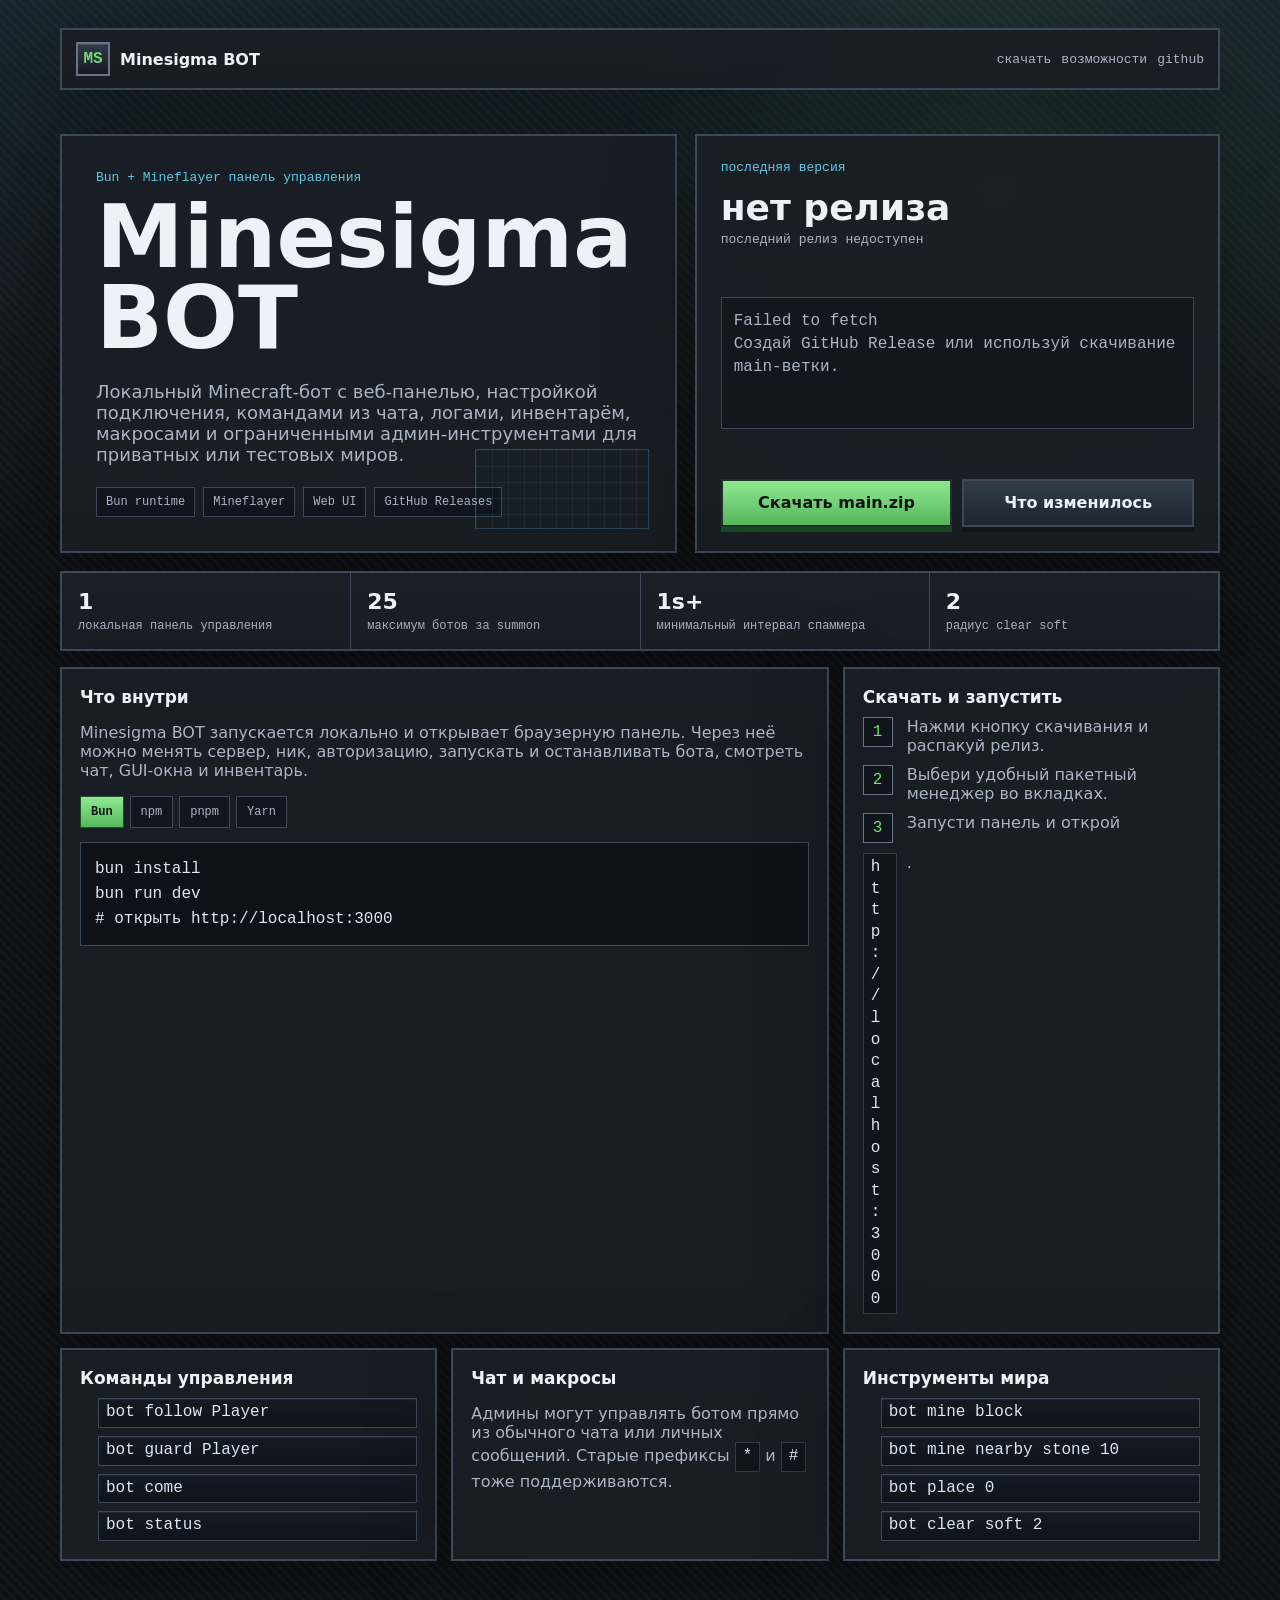
==== index.html @ b8bf9e6c "initial site" ====
<!doctype html>
<html lang="ru">
<head>
  <meta charset="utf-8" />
  <meta name="viewport" content="width=device-width, initial-scale=1" />
  <title>Minesigma BOT</title>
  <meta name="description" content="Скачать последнюю версию Minesigma BOT." />
  <style>
    :root {
      --bg: #101217;
      --panel: #1a1e26;
      --panel2: #242b36;
      --panel3: #12161d;
      --line: #3d4859;
      --line2: #677489;
      --text: #edf2f8;
      --muted: #aab5c4;
      --green: #74dc73;
      --cyan: #60c9e4;
      --yellow: #f1c767;
      --red: #e47676;
      --shadow: 0 24px 80px rgba(0, 0, 0, .38);
      --mono: "Cascadia Mono", "JetBrains Mono", Consolas, monospace;
      --sans: Inter, ui-sans-serif, system-ui, -apple-system, BlinkMacSystemFont, "Segoe UI", sans-serif;
    }

    * { box-sizing: border-box; }
    html { scroll-behavior: smooth; }
    body {
      margin: 0;
      min-height: 100vh;
      color: var(--text);
      font-family: var(--sans);
      background:
        linear-gradient(180deg, rgba(96, 201, 228, .10), transparent 34rem),
        repeating-linear-gradient(45deg, rgba(255,255,255,.026) 0 2px, transparent 2px 7px),
        radial-gradient(circle at 78% 12%, rgba(116,220,115,.10), transparent 24rem),
        var(--bg);
    }

    .wrap { width: min(1160px, calc(100% - 32px)); margin: 0 auto; padding: 28px 0 44px; }
    .topbar, .headline, .download-card, .panel, .strip {
      border: 2px solid var(--line);
      background: rgba(26, 30, 38, .94);
      box-shadow: var(--shadow);
    }
    .topbar {
      display: flex;
      align-items: center;
      justify-content: space-between;
      gap: 16px;
      padding: 12px 14px;
    }
    .brand { display: flex; align-items: center; gap: 10px; font-weight: 900; }
    .mark {
      width: 34px;
      height: 34px;
      display: grid;
      place-items: center;
      border: 2px solid var(--line2);
      background: linear-gradient(180deg, #313947, #171b22);
      font-family: var(--mono);
      color: var(--green);
      box-shadow: inset 0 1px rgba(255,255,255,.12);
    }
    .nav { display: flex; gap: 10px; flex-wrap: wrap; justify-content: flex-end; }
    .repo-link, .nav a {
      color: var(--muted);
      text-decoration: none;
      font-family: var(--mono);
      font-size: 13px;
    }
    .repo-link:hover, .nav a:hover { color: var(--text); }

    .hero {
      display: grid;
      grid-template-columns: 1.08fr .92fr;
      gap: 18px;
      align-items: stretch;
      padding: 44px 0 18px;
    }
    .headline { padding: 34px; position: relative; overflow: hidden; }
    .headline::after {
      content: "";
      position: absolute;
      inset: auto 26px 22px auto;
      width: 172px;
      height: 78px;
      border: 1px solid rgba(96,201,228,.35);
      background:
        linear-gradient(90deg, rgba(96,201,228,.12) 1px, transparent 1px) 0 0 / 16px 16px,
        linear-gradient(rgba(96,201,228,.12) 1px, transparent 1px) 0 0 / 16px 16px;
      opacity: .72;
      pointer-events: none;
    }
    .eyebrow { color: var(--cyan); font-family: var(--mono); font-size: 13px; margin-bottom: 12px; }
    h1 { margin: 0; font-size: clamp(42px, 7vw, 88px); line-height: .92; letter-spacing: 0; }
    .copy { color: var(--muted); font-size: 18px; max-width: 670px; margin: 22px 0 0; }
    .badges { display: flex; gap: 8px; flex-wrap: wrap; margin-top: 22px; }
    .badge {
      border: 1px solid var(--line);
      background: #11161e;
      color: var(--muted);
      padding: 7px 9px;
      font-family: var(--mono);
      font-size: 12px;
    }

    .download-card {
      padding: 24px;
      display: flex;
      flex-direction: column;
      justify-content: space-between;
      gap: 18px;
    }
    .version { font-size: 36px; font-weight: 900; margin: 0; }
    .date { color: var(--muted); font-family: var(--mono); font-size: 13px; margin-top: 4px; }
    .status {
      font-family: var(--mono);
      color: var(--muted);
      border: 1px solid var(--line);
      background: var(--panel3);
      padding: 12px;
      min-height: 132px;
      white-space: pre-wrap;
      line-height: 1.45;
    }
    .actions { display: grid; grid-template-columns: 1fr 1fr; gap: 10px; }
    .button {
      position: relative;
      display: inline-flex;
      align-items: center;
      justify-content: center;
      min-height: 48px;
      border: 2px solid #1c3625;
      background: linear-gradient(180deg, #8fe891, #56b85d);
      color: #07150b;
      text-decoration: none;
      font-weight: 900;
      cursor: pointer;
      overflow: hidden;
      transform: translateY(0);
      transition: transform .12s ease, filter .12s ease, box-shadow .12s ease;
      box-shadow: 0 5px 0 #1b4825;
      user-select: none;
    }
    .button.secondary {
      border-color: var(--line);
      background: linear-gradient(180deg, #323b48, #202632);
      color: var(--text);
      box-shadow: 0 5px 0 #11161d;
    }
    .button:hover { filter: brightness(1.05); transform: translateY(-1px); }
    .button:active, .button.clicked {
      transform: translateY(4px) scale(.99);
      box-shadow: 0 1px 0 #122118;
      filter: brightness(.95);
    }
    .button.disabled { opacity: .55; pointer-events: none; }
    .ripple {
      position: absolute;
      border-radius: 999px;
      pointer-events: none;
      background: rgba(255,255,255,.42);
      transform: translate(-50%, -50%) scale(0);
      animation: ripple .52s ease-out forwards;
    }
    @keyframes ripple {
      to { transform: translate(-50%, -50%) scale(4.8); opacity: 0; }
    }

    .strip {
      display: grid;
      grid-template-columns: repeat(4, 1fr);
      gap: 1px;
      background: var(--line);
      margin-bottom: 16px;
    }
    .metric { background: var(--panel); padding: 16px; }
    .metric strong { display: block; font-size: 22px; }
    .metric span { color: var(--muted); font-family: var(--mono); font-size: 12px; }

    .grid { display: grid; grid-template-columns: repeat(3, 1fr); gap: 14px; }
    .wide { grid-column: span 2; }
    .panel { padding: 18px; min-height: 158px; }
    .panel h2 { margin: 0 0 10px; font-size: 17px; }
    .panel p, .panel li { color: var(--muted); }
    .panel ul { margin: 0; padding-left: 18px; }
    .command-list {
      list-style: none;
      padding: 0;
      display: grid;
      gap: 8px;
    }
    .command-list li {
      display: flex;
      align-items: center;
      min-width: 0;
    }
    code {
      display: inline-block;
      font-family: var(--mono);
      color: #dce7f3;
      background: #10151c;
      border: 1px solid #303a49;
      padding: 3px 7px;
      line-height: 1.35;
      max-width: 100%;
      overflow-wrap: anywhere;
      vertical-align: middle;
    }
    .command-list code {
      width: 100%;
      border-color: var(--line);
      background: linear-gradient(180deg, #141a23, #0f141b);
      box-shadow: inset 0 1px rgba(255,255,255,.05);
    }
    .terminal {
      margin-top: 14px;
      padding: 14px;
      border: 1px solid var(--line);
      background: #0e1117;
      color: #dce7f3;
      font-family: var(--mono);
      overflow-x: auto;
      line-height: 1.55;
    }
    .tabs {
      display: flex;
      gap: 6px;
      flex-wrap: wrap;
      margin-top: 14px;
    }
    .tab {
      border: 1px solid var(--line);
      background: #11161e;
      color: var(--muted);
      padding: 8px 10px;
      font-family: var(--mono);
      font-size: 12px;
      cursor: pointer;
      transition: transform .12s ease, background .12s ease, color .12s ease;
    }
    .tab:hover {
      color: var(--text);
      transform: translateY(-1px);
    }
    .tab.active {
      color: #08120b;
      border-color: #244d2a;
      background: linear-gradient(180deg, #8fe891, #56b85d);
      font-weight: 800;
    }
    .tab-panel { display: none; }
    .tab-panel.active { display: block; }
    .steps { counter-reset: step; display: grid; gap: 10px; }
    .step {
      display: grid;
      grid-template-columns: 34px 1fr;
      gap: 10px;
      align-items: start;
      color: var(--muted);
    }
    .step::before {
      counter-increment: step;
      content: counter(step);
      width: 28px;
      height: 28px;
      display: grid;
      place-items: center;
      border: 1px solid var(--line2);
      color: var(--green);
      background: #10151c;
      font-family: var(--mono);
    }
    .notice { margin-top: 14px; color: var(--muted); font-size: 13px; font-family: var(--mono); }

    .panel, .download-card, .headline, .topbar, .strip {
      animation: enter .42s ease both;
    }
    .download-card { animation-delay: .05s; }
    .strip { animation-delay: .09s; }
    .panel:nth-child(1) { animation-delay: .12s; }
    .panel:nth-child(2) { animation-delay: .16s; }
    .panel:nth-child(3) { animation-delay: .20s; }
    @keyframes enter {
      from { opacity: 0; transform: translateY(12px); }
      to { opacity: 1; transform: translateY(0); }
    }

    @media (max-width: 860px) {
      .hero, .grid, .strip { grid-template-columns: 1fr; }
      .wide { grid-column: span 1; }
      .headline { padding: 24px; }
      .actions { grid-template-columns: 1fr; }
      .topbar { align-items: flex-start; flex-direction: column; }
      .nav { justify-content: flex-start; }
    }
  </style>
</head>
<body>
  <main class="wrap">
    <header class="topbar">
      <div class="brand"><span class="mark">MS</span> Minesigma BOT</div>
      <nav class="nav">
        <a href="#download">скачать</a>
        <a href="#features">возможности</a>
        <a class="repo-link" id="repo-link" href="#" target="_blank" rel="noreferrer">github</a>
      </nav>
    </header>

    <section class="hero">
      <div class="headline">
        <div class="eyebrow">Bun + Mineflayer панель управления</div>
        <h1>Minesigma BOT</h1>
        <p class="copy">Локальный Minecraft-бот с веб-панелью, настройкой подключения, командами из чата, логами, инвентарём, макросами и ограниченными админ-инструментами для приватных или тестовых миров.</p>
        <div class="badges">
          <span class="badge">Bun runtime</span>
          <span class="badge">Mineflayer</span>
          <span class="badge">Web UI</span>
          <span class="badge">GitHub Releases</span>
        </div>
      </div>

      <aside class="download-card" id="download">
        <div>
          <div class="eyebrow">последняя версия</div>
          <p class="version" id="version">загрузка...</p>
          <div class="date" id="release-date">проверяем GitHub Releases</div>
        </div>
        <div class="status" id="status">Получаем данные о последнем релизе...</div>
        <div class="actions">
          <a class="button disabled" id="download-link" href="#">Скачать</a>
          <a class="button secondary" id="release" href="#" target="_blank" rel="noreferrer">Что изменилось</a>
        </div>
      </aside>
    </section>

    <section class="strip" aria-label="Краткая сводка">
      <div class="metric"><strong>1</strong><span>локальная панель управления</span></div>
      <div class="metric"><strong>25</strong><span>максимум ботов за summon</span></div>
      <div class="metric"><strong>1s+</strong><span>минимальный интервал спаммера</span></div>
      <div class="metric"><strong>2</strong><span>радиус clear soft</span></div>
    </section>

    <section class="grid" id="features">
      <div class="panel wide">
        <h2>Что внутри</h2>
        <p>Minesigma BOT запускается локально и открывает браузерную панель. Через неё можно менять сервер, ник, авторизацию, запускать и останавливать бота, смотреть чат, GUI-окна и инвентарь.</p>
        <div class="tabs" role="tablist" aria-label="Выбор пакетного менеджера">
          <button class="tab active" type="button" data-manager="bun">Bun</button>
          <button class="tab" type="button" data-manager="npm">npm</button>
          <button class="tab" type="button" data-manager="pnpm">pnpm</button>
          <button class="tab" type="button" data-manager="yarn">Yarn</button>
        </div>
        <div class="tab-panel active" data-panel="bun">
          <div class="terminal">bun install<br />bun run dev<br /># открыть http://localhost:3000</div>
        </div>
        <div class="tab-panel" data-panel="npm">
          <div class="terminal">npm install<br />npm run dev<br /># открыть http://localhost:3000</div>
        </div>
        <div class="tab-panel" data-panel="pnpm">
          <div class="terminal">pnpm install<br />pnpm run dev<br /># открыть http://localhost:3000</div>
        </div>
        <div class="tab-panel" data-panel="yarn">
          <div class="terminal">yarn install<br />yarn dev<br /># открыть http://localhost:3000</div>
        </div>
      </div>

      <div class="panel">
        <h2>Скачать и запустить</h2>
        <div class="steps">
          <div class="step">Нажми кнопку скачивания и распакуй релиз.</div>
          <div class="step">Выбери удобный пакетный менеджер во вкладках.</div>
          <div class="step">Запусти панель и открой <code>http://localhost:3000</code>.</div>
        </div>
      </div>

      <div class="panel">
        <h2>Команды управления</h2>
        <ul class="command-list">
          <li><code>bot follow Player</code></li>
          <li><code>bot guard Player</code></li>
          <li><code>bot come</code></li>
          <li><code>bot status</code></li>
        </ul>
      </div>

      <div class="panel">
        <h2>Чат и макросы</h2>
        <p>Админы могут управлять ботом прямо из обычного чата или личных сообщений. Старые префиксы <code>*</code> и <code>#</code> тоже поддерживаются.</p>
      </div>

      <div class="panel">
        <h2>Инструменты мира</h2>
        <ul class="command-list">
          <li><code>bot mine block</code></li>
          <li><code>bot mine nearby stone 10</code></li>
          <li><code>bot place 0</code></li>
          <li><code>bot clear soft 2</code></li>
        </ul>
      </div>
    </section>
  </main>

  <script>
    const GITHUB_OWNER = "upsidedowncan";
    const GITHUB_REPO = "minesigma-bot";

    const repoUrl = `https://github.com/${GITHUB_OWNER}/${GITHUB_REPO}`;
    const apiUrl = `https://api.github.com/repos/${GITHUB_OWNER}/${GITHUB_REPO}/releases/latest`;
    const statusEl = document.getElementById("status");
    const versionEl = document.getElementById("version");
    const dateEl = document.getElementById("release-date");
    const downloadEl = document.getElementById("download-link");
    const releaseEl = document.getElementById("release");
    const repoEl = document.getElementById("repo-link");

    repoEl.href = repoUrl;
    releaseEl.href = `${repoUrl}/releases/latest`;

    const addClickAnimation = (event) => {
      const target = event.currentTarget;
      target.classList.remove("clicked");
      void target.offsetWidth;
      target.classList.add("clicked");
      setTimeout(() => target.classList.remove("clicked"), 180);

      const rect = target.getBoundingClientRect();
      const ripple = document.createElement("span");
      const size = Math.max(rect.width, rect.height);
      ripple.className = "ripple";
      ripple.style.width = `${size}px`;
      ripple.style.height = `${size}px`;
      ripple.style.left = `${event.clientX - rect.left}px`;
      ripple.style.top = `${event.clientY - rect.top}px`;
      target.appendChild(ripple);
      setTimeout(() => ripple.remove(), 560);
    };

    document.querySelectorAll(".button").forEach((button) => {
      button.addEventListener("click", addClickAnimation);
    });

    document.querySelectorAll(".tab").forEach((tab) => {
      tab.addEventListener("click", (event) => {
        const manager = event.currentTarget.dataset.manager;
        document.querySelectorAll(".tab").forEach((item) => {
          item.classList.toggle("active", item.dataset.manager === manager);
        });
        document.querySelectorAll(".tab-panel").forEach((panel) => {
          panel.classList.toggle("active", panel.dataset.panel === manager);
        });
      });
    });

    const setDownload = (url, label) => {
      downloadEl.href = url;
      downloadEl.textContent = label;
      downloadEl.classList.remove("disabled");
    };

    const loadRelease = async () => {
      if (GITHUB_OWNER === "YOUR_GITHUB_USERNAME") {
        versionEl.textContent = "настрой репо";
        dateEl.textContent = "отредактируй web/index.html";
        statusEl.textContent = "Укажи GITHUB_OWNER и GITHUB_REPO в этом файле перед деплоем. После этого страница сама подтянет последний релиз.";
        return;
      }

      try {
        const response = await fetch(apiUrl, { headers: { accept: "application/vnd.github+json" } });
        if (!response.ok) throw new Error(`GitHub вернул HTTP ${response.status}`);
        const release = await response.json();
        const asset = (release.assets || []).find((item) => /(\.zip|\.tar\.gz|\.tgz)$/i.test(item.name)) || release.assets?.[0];
        const downloadUrl = asset?.browser_download_url || release.zipball_url;
        versionEl.textContent = release.tag_name || release.name || "latest";
        dateEl.textContent = release.published_at ? new Date(release.published_at).toLocaleString("ru-RU") : "релиз опубликован";
        statusEl.textContent = `${release.name || release.tag_name || "Последний релиз"}\n${asset ? `Файл: ${asset.name}` : "Используется исходный ZIP-архив GitHub"}\n${release.body ? release.body.slice(0, 260) : "Релиз готов к скачиванию."}`;
        releaseEl.href = release.html_url || `${repoUrl}/releases/latest`;
        setDownload(downloadUrl, asset ? `Скачать ${asset.name}` : "Скачать source zip");
      } catch (err) {
        versionEl.textContent = "нет релиза";
        dateEl.textContent = "последний релиз недоступен";
        statusEl.textContent = `${err.message}\nСоздай GitHub Release или используй скачивание main-ветки.`;
        setDownload(`${repoUrl}/archive/refs/heads/main.zip`, "Скачать main.zip");
      }
    };

    loadRelease();
  </script>
</body>
</html>
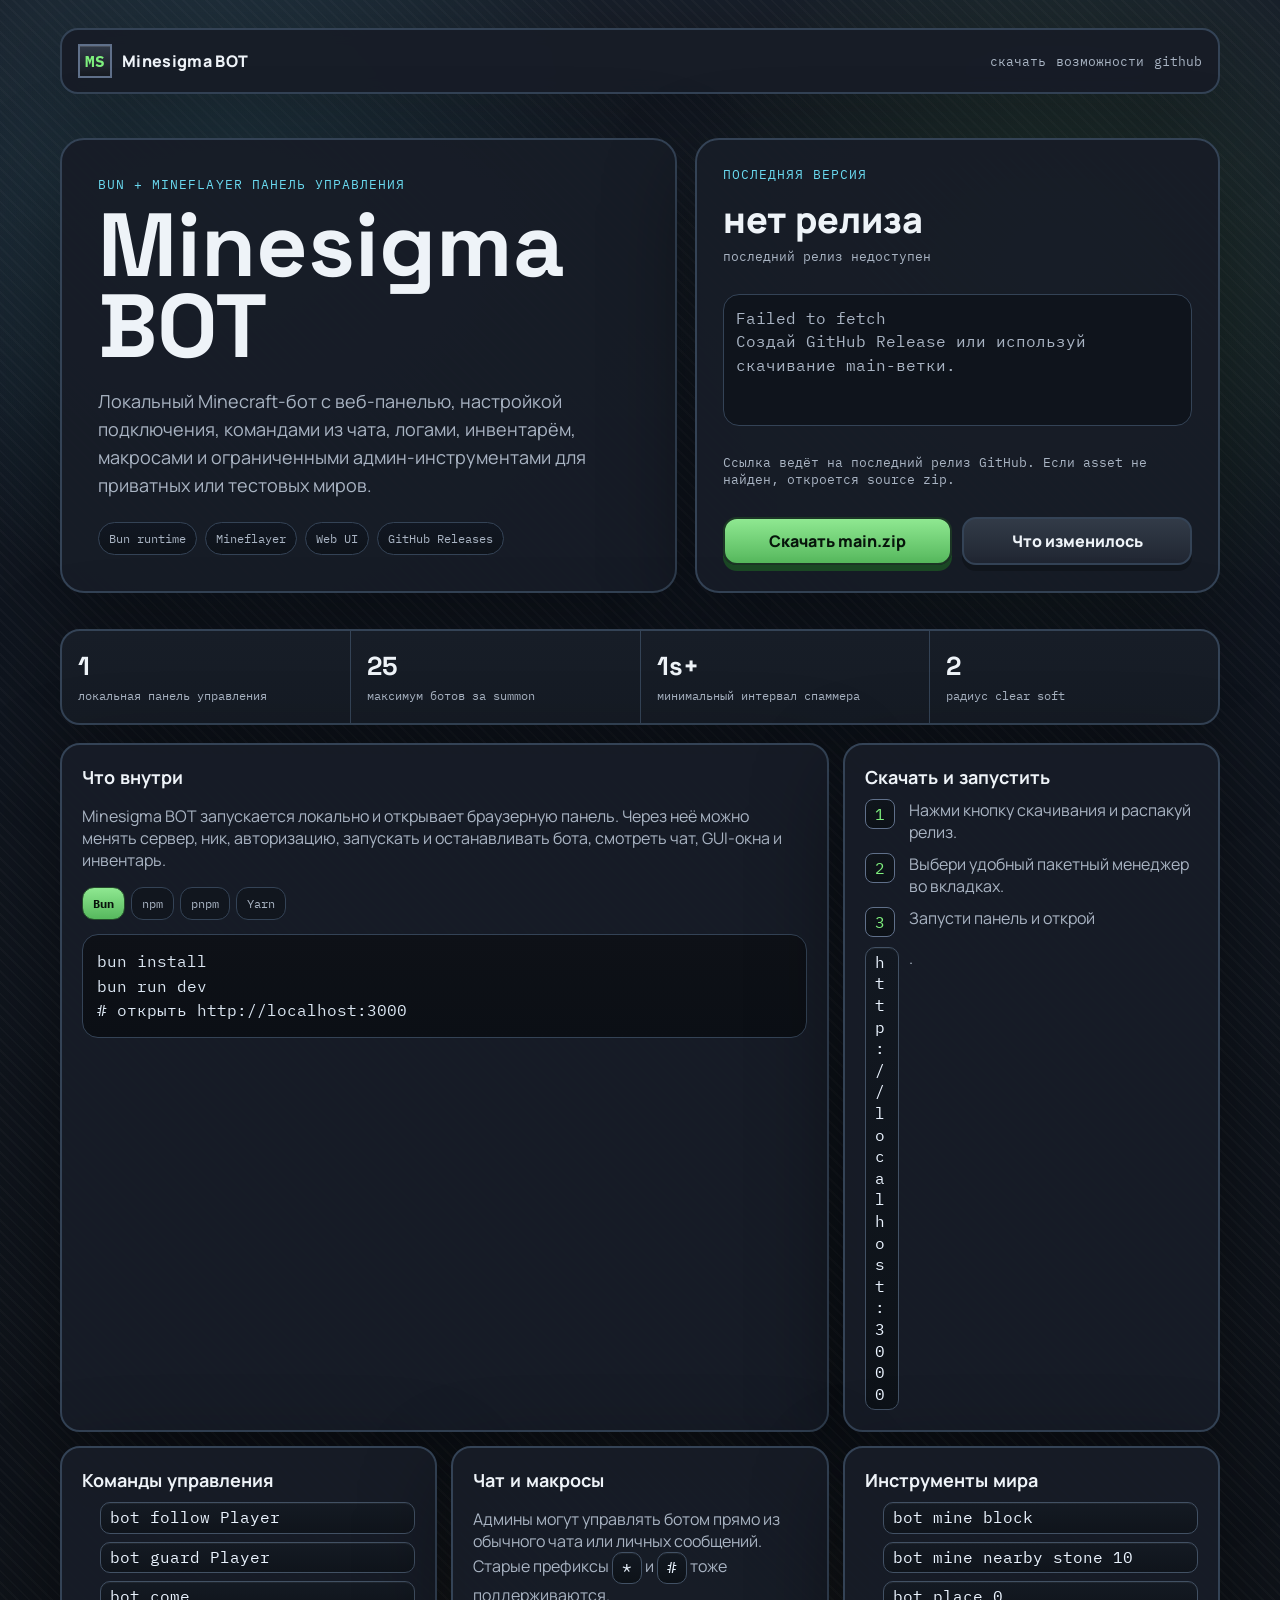
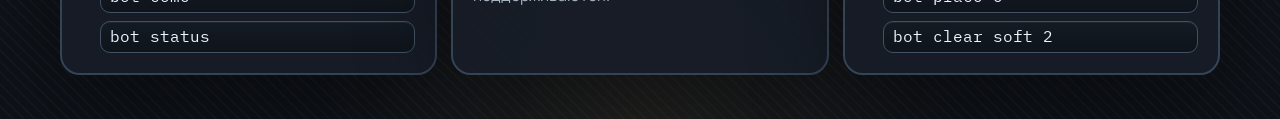
==== commit eba21af2: "refine landing page styling" ====
--- a/index.html
+++ b/index.html
@@ -5,23 +5,28 @@
   <meta name="viewport" content="width=device-width, initial-scale=1" />
   <title>Minesigma BOT</title>
   <meta name="description" content="Скачать последнюю версию Minesigma BOT." />
+  <link rel="preconnect" href="https://fonts.googleapis.com" />
+  <link rel="preconnect" href="https://fonts.gstatic.com" crossorigin />
+  <link href="https://fonts.googleapis.com/css2?family=IBM+Plex+Mono:wght@400;500;600;700&family=Manrope:wght@400;500;600;700;800&family=Space+Grotesk:wght@500;700&display=swap" rel="stylesheet" />
   <style>
     :root {
-      --bg: #101217;
-      --panel: #1a1e26;
-      --panel2: #242b36;
-      --panel3: #12161d;
-      --line: #3d4859;
-      --line2: #677489;
-      --text: #edf2f8;
-      --muted: #aab5c4;
-      --green: #74dc73;
-      --cyan: #60c9e4;
-      --yellow: #f1c767;
-      --red: #e47676;
-      --shadow: 0 24px 80px rgba(0, 0, 0, .38);
-      --mono: "Cascadia Mono", "JetBrains Mono", Consolas, monospace;
-      --sans: Inter, ui-sans-serif, system-ui, -apple-system, BlinkMacSystemFont, "Segoe UI", sans-serif;
+      --bg: #0e1218;
+      --bg2: #111823;
+      --panel: #171d27;
+      --panel2: #1e2734;
+      --panel3: #0f141c;
+      --line: #344356;
+      --line2: #60708a;
+      --text: #eef3f8;
+      --muted: #a9b4c3;
+      --green: #7eef7d;
+      --cyan: #69d8ee;
+      --amber: #f3c96b;
+      --red: #f08080;
+      --shadow: 0 28px 90px rgba(0, 0, 0, .42);
+      --mono: "IBM Plex Mono", "JetBrains Mono", Consolas, monospace;
+      --sans: "Manrope", Inter, ui-sans-serif, system-ui, -apple-system, BlinkMacSystemFont, "Segoe UI", sans-serif;
+      --display: "Space Grotesk", "Manrope", sans-serif;
     }
 
     * { box-sizing: border-box; }
@@ -32,16 +37,18 @@
       color: var(--text);
       font-family: var(--sans);
       background:
-        linear-gradient(180deg, rgba(96, 201, 228, .10), transparent 34rem),
-        repeating-linear-gradient(45deg, rgba(255,255,255,.026) 0 2px, transparent 2px 7px),
-        radial-gradient(circle at 78% 12%, rgba(116,220,115,.10), transparent 24rem),
-        var(--bg);
+        radial-gradient(circle at 18% 12%, rgba(105, 216, 238, .16), transparent 26rem),
+        radial-gradient(circle at 82% 16%, rgba(126, 239, 125, .14), transparent 24rem),
+        radial-gradient(circle at 50% 100%, rgba(243, 201, 107, .08), transparent 20rem),
+        linear-gradient(180deg, rgba(255,255,255,.03), transparent 28rem),
+        repeating-linear-gradient(45deg, rgba(255,255,255,.024) 0 2px, transparent 2px 8px),
+        linear-gradient(180deg, var(--bg2), var(--bg));
     }
 
     .wrap { width: min(1160px, calc(100% - 32px)); margin: 0 auto; padding: 28px 0 44px; }
     .topbar, .headline, .download-card, .panel, .strip {
       border: 2px solid var(--line);
-      background: rgba(26, 30, 38, .94);
+      background: rgba(23, 29, 39, .96);
       box-shadow: var(--shadow);
     }
     .topbar {
@@ -49,9 +56,11 @@
       align-items: center;
       justify-content: space-between;
       gap: 16px;
-      padding: 12px 14px;
-    }
-    .brand { display: flex; align-items: center; gap: 10px; font-weight: 900; }
+      padding: 14px 16px;
+      border-radius: 18px;
+      backdrop-filter: blur(8px);
+    }
+    .brand { display: flex; align-items: center; gap: 10px; font-weight: 900; letter-spacing: .02em; }
     .mark {
       width: 34px;
       height: 34px;
@@ -79,41 +88,48 @@
       align-items: stretch;
       padding: 44px 0 18px;
     }
-    .headline { padding: 34px; position: relative; overflow: hidden; }
-    .headline::after {
-      content: "";
-      position: absolute;
-      inset: auto 26px 22px auto;
-      width: 172px;
-      height: 78px;
-      border: 1px solid rgba(96,201,228,.35);
-      background:
-        linear-gradient(90deg, rgba(96,201,228,.12) 1px, transparent 1px) 0 0 / 16px 16px,
-        linear-gradient(rgba(96,201,228,.12) 1px, transparent 1px) 0 0 / 16px 16px;
-      opacity: .72;
-      pointer-events: none;
-    }
-    .eyebrow { color: var(--cyan); font-family: var(--mono); font-size: 13px; margin-bottom: 12px; }
-    h1 { margin: 0; font-size: clamp(42px, 7vw, 88px); line-height: .92; letter-spacing: 0; }
-    .copy { color: var(--muted); font-size: 18px; max-width: 670px; margin: 22px 0 0; }
+    .headline {
+      padding: 36px;
+      position: relative;
+      overflow: hidden;
+      border-radius: 24px;
+    }
+    .eyebrow { color: var(--cyan); font-family: var(--mono); font-size: 13px; margin-bottom: 12px; text-transform: uppercase; letter-spacing: .08em; }
+    h1 {
+      margin: 0;
+      font-family: var(--display);
+      font-size: clamp(48px, 7vw, 92px);
+      line-height: .9;
+      letter-spacing: 0;
+      text-wrap: balance;
+    }
+    .copy {
+      color: var(--muted);
+      font-size: 18px;
+      line-height: 1.55;
+      max-width: 670px;
+      margin: 22px 0 0;
+    }
     .badges { display: flex; gap: 8px; flex-wrap: wrap; margin-top: 22px; }
     .badge {
       border: 1px solid var(--line);
-      background: #11161e;
-      color: var(--muted);
-      padding: 7px 9px;
+      background: linear-gradient(180deg, #111722, #0e131a);
+      color: var(--muted);
+      padding: 8px 10px;
       font-family: var(--mono);
       font-size: 12px;
+      border-radius: 999px;
     }
 
     .download-card {
-      padding: 24px;
+      padding: 26px;
       display: flex;
       flex-direction: column;
       justify-content: space-between;
       gap: 18px;
-    }
-    .version { font-size: 36px; font-weight: 900; margin: 0; }
+      border-radius: 24px;
+    }
+    .version { font-size: 36px; font-weight: 900; margin: 0; font-family: var(--display); }
     .date { color: var(--muted); font-family: var(--mono); font-size: 13px; margin-top: 4px; }
     .status {
       font-family: var(--mono);
@@ -124,6 +140,7 @@
       min-height: 132px;
       white-space: pre-wrap;
       line-height: 1.45;
+      border-radius: 16px;
     }
     .actions { display: grid; grid-template-columns: 1fr 1fr; gap: 10px; }
     .button {
@@ -140,50 +157,45 @@
       cursor: pointer;
       overflow: hidden;
       transform: translateY(0);
-      transition: transform .12s ease, filter .12s ease, box-shadow .12s ease;
-      box-shadow: 0 5px 0 #1b4825;
+      box-shadow: 0 6px 0 #1b4825;
       user-select: none;
+      border-radius: 14px;
     }
     .button.secondary {
       border-color: var(--line);
       background: linear-gradient(180deg, #323b48, #202632);
       color: var(--text);
-      box-shadow: 0 5px 0 #11161d;
-    }
-    .button:hover { filter: brightness(1.05); transform: translateY(-1px); }
-    .button:active, .button.clicked {
+      box-shadow: 0 6px 0 #11161d;
+    }
+    .button:hover { filter: brightness(1.05); }
+    .button:active {
       transform: translateY(4px) scale(.99);
       box-shadow: 0 1px 0 #122118;
       filter: brightness(.95);
     }
     .button.disabled { opacity: .55; pointer-events: none; }
-    .ripple {
-      position: absolute;
-      border-radius: 999px;
-      pointer-events: none;
-      background: rgba(255,255,255,.42);
-      transform: translate(-50%, -50%) scale(0);
-      animation: ripple .52s ease-out forwards;
-    }
-    @keyframes ripple {
-      to { transform: translate(-50%, -50%) scale(4.8); opacity: 0; }
-    }
 
     .strip {
       display: grid;
       grid-template-columns: repeat(4, 1fr);
       gap: 1px;
       background: var(--line);
-      margin-bottom: 16px;
-    }
-    .metric { background: var(--panel); padding: 16px; }
-    .metric strong { display: block; font-size: 22px; }
+      margin: 18px 0 18px;
+      border-radius: 20px;
+      overflow: hidden;
+    }
+    .metric {
+      background: linear-gradient(180deg, #171d27, #151b24);
+      padding: 18px 16px;
+      min-height: 88px;
+    }
+    .metric strong { display: block; font-size: 26px; font-family: var(--display); }
     .metric span { color: var(--muted); font-family: var(--mono); font-size: 12px; }
 
     .grid { display: grid; grid-template-columns: repeat(3, 1fr); gap: 14px; }
     .wide { grid-column: span 2; }
-    .panel { padding: 18px; min-height: 158px; }
-    .panel h2 { margin: 0 0 10px; font-size: 17px; }
+    .panel { padding: 20px; min-height: 158px; border-radius: 20px; }
+    .panel h2 { margin: 0 0 10px; font-size: 18px; font-family: var(--display); }
     .panel p, .panel li { color: var(--muted); }
     .panel ul { margin: 0; padding-left: 18px; }
     .command-list {
@@ -200,30 +212,32 @@
     code {
       display: inline-block;
       font-family: var(--mono);
-      color: #dce7f3;
-      background: #10151c;
-      border: 1px solid #303a49;
-      padding: 3px 7px;
+      color: #ebf4ff;
+      background: linear-gradient(180deg, #121821, #0d1218);
+      border: 1px solid #425164;
+      padding: 4px 9px;
       line-height: 1.35;
       max-width: 100%;
       overflow-wrap: anywhere;
       vertical-align: middle;
+      border-radius: 10px;
+      box-shadow: inset 0 1px rgba(255,255,255,.05);
     }
     .command-list code {
       width: 100%;
-      border-color: var(--line);
+      border-color: #425164;
       background: linear-gradient(180deg, #141a23, #0f141b);
-      box-shadow: inset 0 1px rgba(255,255,255,.05);
     }
     .terminal {
       margin-top: 14px;
       padding: 14px;
       border: 1px solid var(--line);
-      background: #0e1117;
+      background: linear-gradient(180deg, #0e1117, #0b0f15);
       color: #dce7f3;
       font-family: var(--mono);
       overflow-x: auto;
       line-height: 1.55;
+      border-radius: 16px;
     }
     .tabs {
       display: flex;
@@ -239,11 +253,10 @@
       font-family: var(--mono);
       font-size: 12px;
       cursor: pointer;
-      transition: transform .12s ease, background .12s ease, color .12s ease;
+      border-radius: 12px;
     }
     .tab:hover {
       color: var(--text);
-      transform: translateY(-1px);
     }
     .tab.active {
       color: #08120b;
@@ -270,8 +283,9 @@
       place-items: center;
       border: 1px solid var(--line2);
       color: var(--green);
-      background: #10151c;
-      font-family: var(--mono);
+      background: linear-gradient(180deg, #10151c, #0c1117);
+      font-family: var(--mono);
+      border-radius: 8px;
     }
     .notice { margin-top: 14px; color: var(--muted); font-size: 13px; font-family: var(--mono); }
 
@@ -329,6 +343,7 @@
           <div class="date" id="release-date">проверяем GitHub Releases</div>
         </div>
         <div class="status" id="status">Получаем данные о последнем релизе...</div>
+        <div class="notice" style="margin-top:-2px;">Ссылка ведёт на последний релиз GitHub. Если asset не найден, откроется source zip.</div>
         <div class="actions">
           <a class="button disabled" id="download-link" href="#">Скачать</a>
           <a class="button secondary" id="release" href="#" target="_blank" rel="noreferrer">Что изменилось</a>
@@ -418,29 +433,6 @@
 
     repoEl.href = repoUrl;
     releaseEl.href = `${repoUrl}/releases/latest`;
-
-    const addClickAnimation = (event) => {
-      const target = event.currentTarget;
-      target.classList.remove("clicked");
-      void target.offsetWidth;
-      target.classList.add("clicked");
-      setTimeout(() => target.classList.remove("clicked"), 180);
-
-      const rect = target.getBoundingClientRect();
-      const ripple = document.createElement("span");
-      const size = Math.max(rect.width, rect.height);
-      ripple.className = "ripple";
-      ripple.style.width = `${size}px`;
-      ripple.style.height = `${size}px`;
-      ripple.style.left = `${event.clientX - rect.left}px`;
-      ripple.style.top = `${event.clientY - rect.top}px`;
-      target.appendChild(ripple);
-      setTimeout(() => ripple.remove(), 560);
-    };
-
-    document.querySelectorAll(".button").forEach((button) => {
-      button.addEventListener("click", addClickAnimation);
-    });
 
     document.querySelectorAll(".tab").forEach((tab) => {
       tab.addEventListener("click", (event) => {
@@ -474,11 +466,12 @@
         const release = await response.json();
         const asset = (release.assets || []).find((item) => /(\.zip|\.tar\.gz|\.tgz)$/i.test(item.name)) || release.assets?.[0];
         const downloadUrl = asset?.browser_download_url || release.zipball_url;
+        const releaseVersion = String(release.tag_name || release.name || "latest").replace(/^v/i, "");
         versionEl.textContent = release.tag_name || release.name || "latest";
         dateEl.textContent = release.published_at ? new Date(release.published_at).toLocaleString("ru-RU") : "релиз опубликован";
         statusEl.textContent = `${release.name || release.tag_name || "Последний релиз"}\n${asset ? `Файл: ${asset.name}` : "Используется исходный ZIP-архив GitHub"}\n${release.body ? release.body.slice(0, 260) : "Релиз готов к скачиванию."}`;
         releaseEl.href = release.html_url || `${repoUrl}/releases/latest`;
-        setDownload(downloadUrl, asset ? `Скачать ${asset.name}` : "Скачать source zip");
+        setDownload(downloadUrl, `Скачать ${releaseVersion}`);
       } catch (err) {
         versionEl.textContent = "нет релиза";
         dateEl.textContent = "последний релиз недоступен";
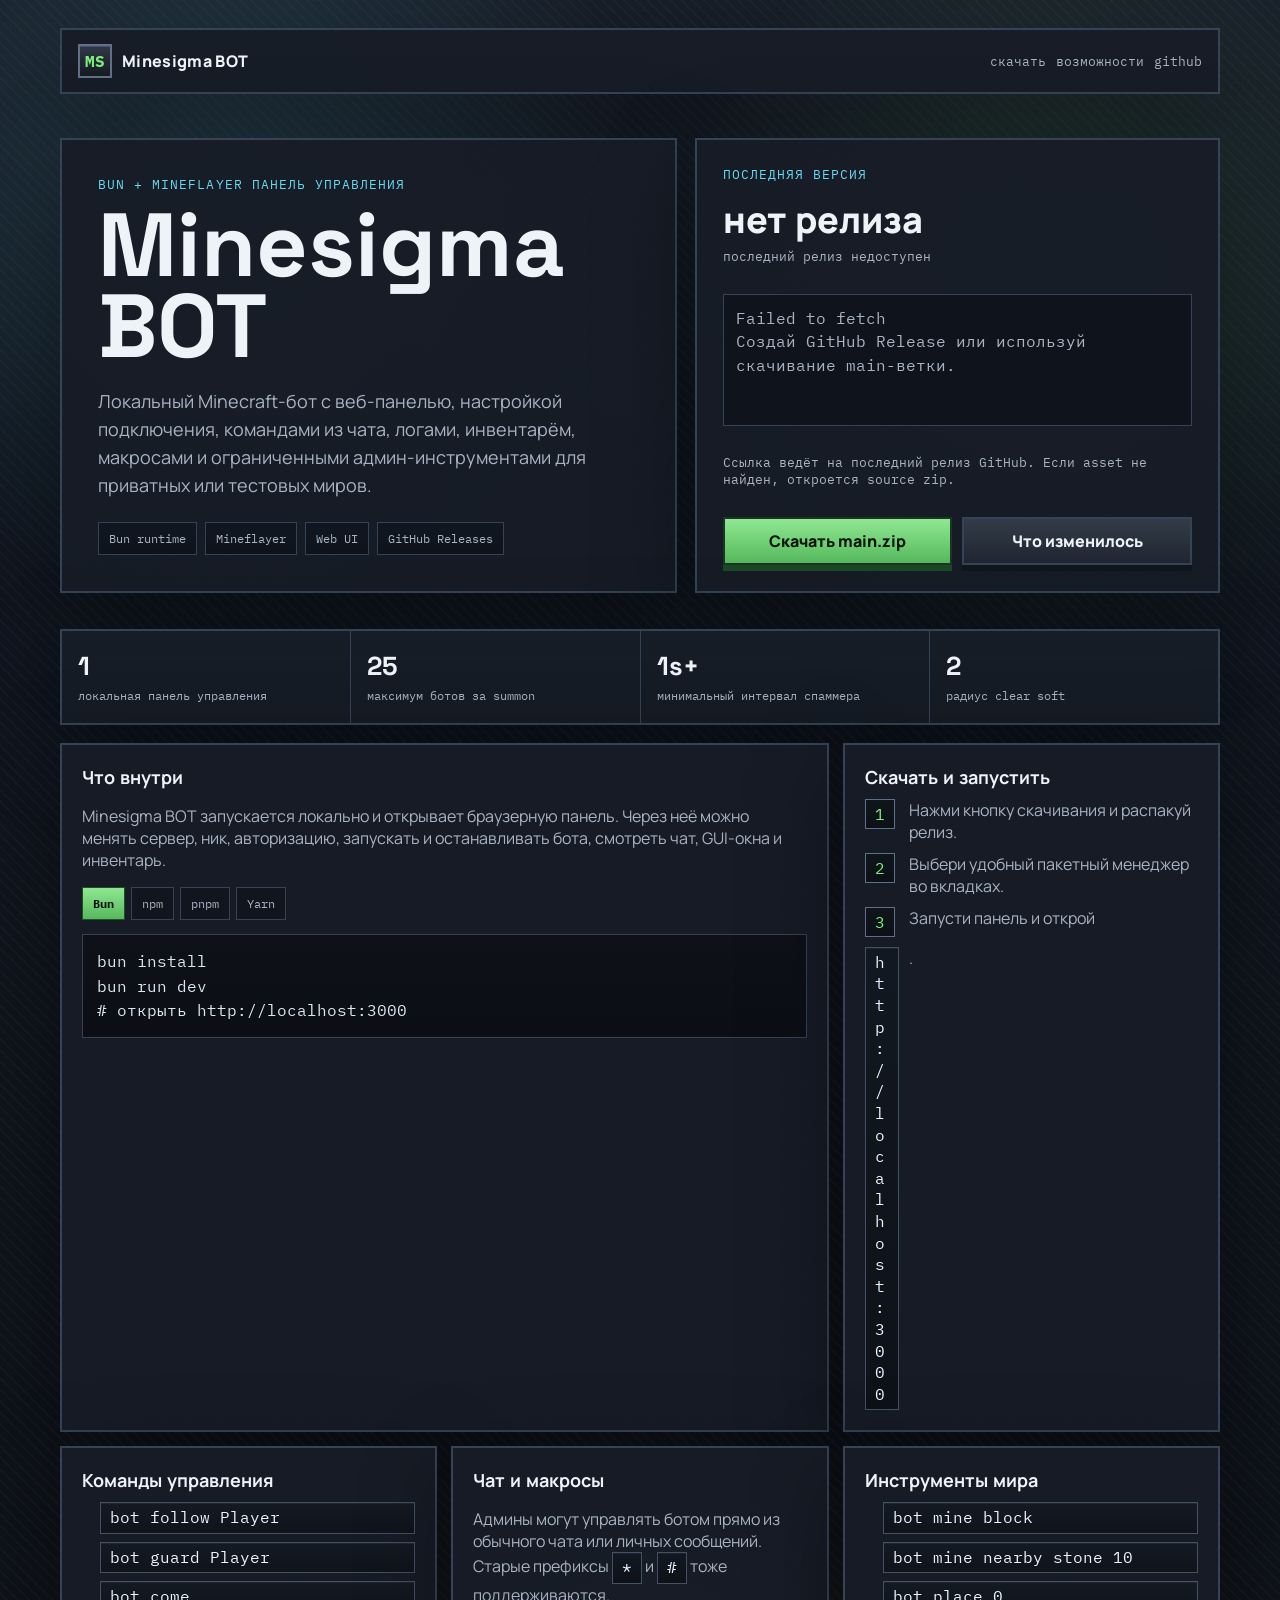
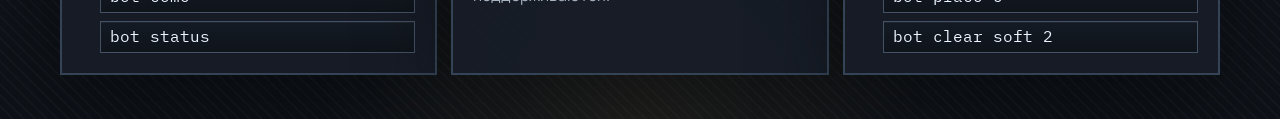
==== commit 4bccdcd9: "remove rounded landing page corners" ====
--- a/index.html
+++ b/index.html
@@ -57,7 +57,6 @@
       justify-content: space-between;
       gap: 16px;
       padding: 14px 16px;
-      border-radius: 18px;
       backdrop-filter: blur(8px);
     }
     .brand { display: flex; align-items: center; gap: 10px; font-weight: 900; letter-spacing: .02em; }
@@ -92,7 +91,6 @@
       padding: 36px;
       position: relative;
       overflow: hidden;
-      border-radius: 24px;
     }
     .eyebrow { color: var(--cyan); font-family: var(--mono); font-size: 13px; margin-bottom: 12px; text-transform: uppercase; letter-spacing: .08em; }
     h1 {
@@ -118,7 +116,6 @@
       padding: 8px 10px;
       font-family: var(--mono);
       font-size: 12px;
-      border-radius: 999px;
     }
 
     .download-card {
@@ -127,7 +124,6 @@
       flex-direction: column;
       justify-content: space-between;
       gap: 18px;
-      border-radius: 24px;
     }
     .version { font-size: 36px; font-weight: 900; margin: 0; font-family: var(--display); }
     .date { color: var(--muted); font-family: var(--mono); font-size: 13px; margin-top: 4px; }
@@ -140,7 +136,6 @@
       min-height: 132px;
       white-space: pre-wrap;
       line-height: 1.45;
-      border-radius: 16px;
     }
     .actions { display: grid; grid-template-columns: 1fr 1fr; gap: 10px; }
     .button {
@@ -159,7 +154,6 @@
       transform: translateY(0);
       box-shadow: 0 6px 0 #1b4825;
       user-select: none;
-      border-radius: 14px;
     }
     .button.secondary {
       border-color: var(--line);
@@ -181,7 +175,6 @@
       gap: 1px;
       background: var(--line);
       margin: 18px 0 18px;
-      border-radius: 20px;
       overflow: hidden;
     }
     .metric {
@@ -194,7 +187,7 @@
 
     .grid { display: grid; grid-template-columns: repeat(3, 1fr); gap: 14px; }
     .wide { grid-column: span 2; }
-    .panel { padding: 20px; min-height: 158px; border-radius: 20px; }
+    .panel { padding: 20px; min-height: 158px; }
     .panel h2 { margin: 0 0 10px; font-size: 18px; font-family: var(--display); }
     .panel p, .panel li { color: var(--muted); }
     .panel ul { margin: 0; padding-left: 18px; }
@@ -220,7 +213,6 @@
       max-width: 100%;
       overflow-wrap: anywhere;
       vertical-align: middle;
-      border-radius: 10px;
       box-shadow: inset 0 1px rgba(255,255,255,.05);
     }
     .command-list code {
@@ -237,7 +229,6 @@
       font-family: var(--mono);
       overflow-x: auto;
       line-height: 1.55;
-      border-radius: 16px;
     }
     .tabs {
       display: flex;
@@ -253,7 +244,6 @@
       font-family: var(--mono);
       font-size: 12px;
       cursor: pointer;
-      border-radius: 12px;
     }
     .tab:hover {
       color: var(--text);
@@ -285,7 +275,6 @@
       color: var(--green);
       background: linear-gradient(180deg, #10151c, #0c1117);
       font-family: var(--mono);
-      border-radius: 8px;
     }
     .notice { margin-top: 14px; color: var(--muted); font-size: 13px; font-family: var(--mono); }
 
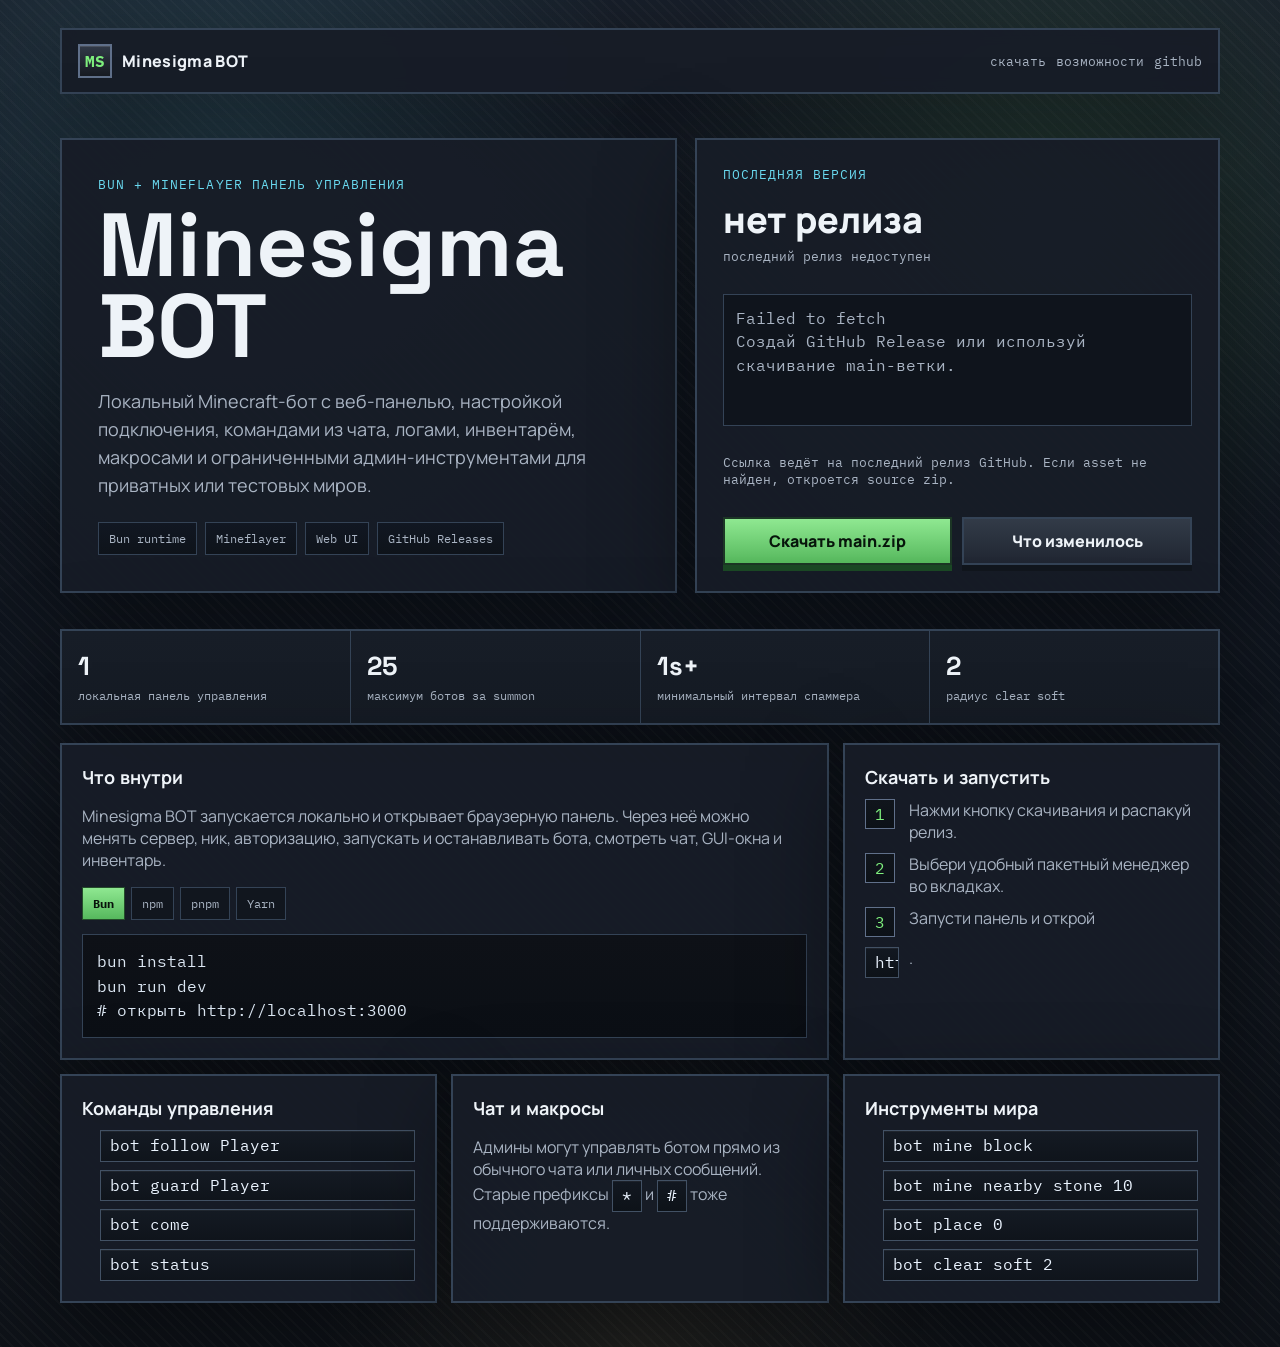
==== commit 552128af: "fix inline url wrapping" ====
--- a/index.html
+++ b/index.html
@@ -211,7 +211,7 @@
       padding: 4px 9px;
       line-height: 1.35;
       max-width: 100%;
-      overflow-wrap: anywhere;
+      white-space: nowrap;
       vertical-align: middle;
       box-shadow: inset 0 1px rgba(255,255,255,.05);
     }
@@ -219,6 +219,8 @@
       width: 100%;
       border-color: #425164;
       background: linear-gradient(180deg, #141a23, #0f141b);
+      white-space: normal;
+      overflow-wrap: anywhere;
     }
     .terminal {
       margin-top: 14px;
@@ -263,7 +265,9 @@
       gap: 10px;
       align-items: start;
       color: var(--muted);
-    }
+      min-width: 0;
+    }
+    .step code { max-width: 100%; overflow-x: auto; }
     .step::before {
       counter-increment: step;
       content: counter(step);
